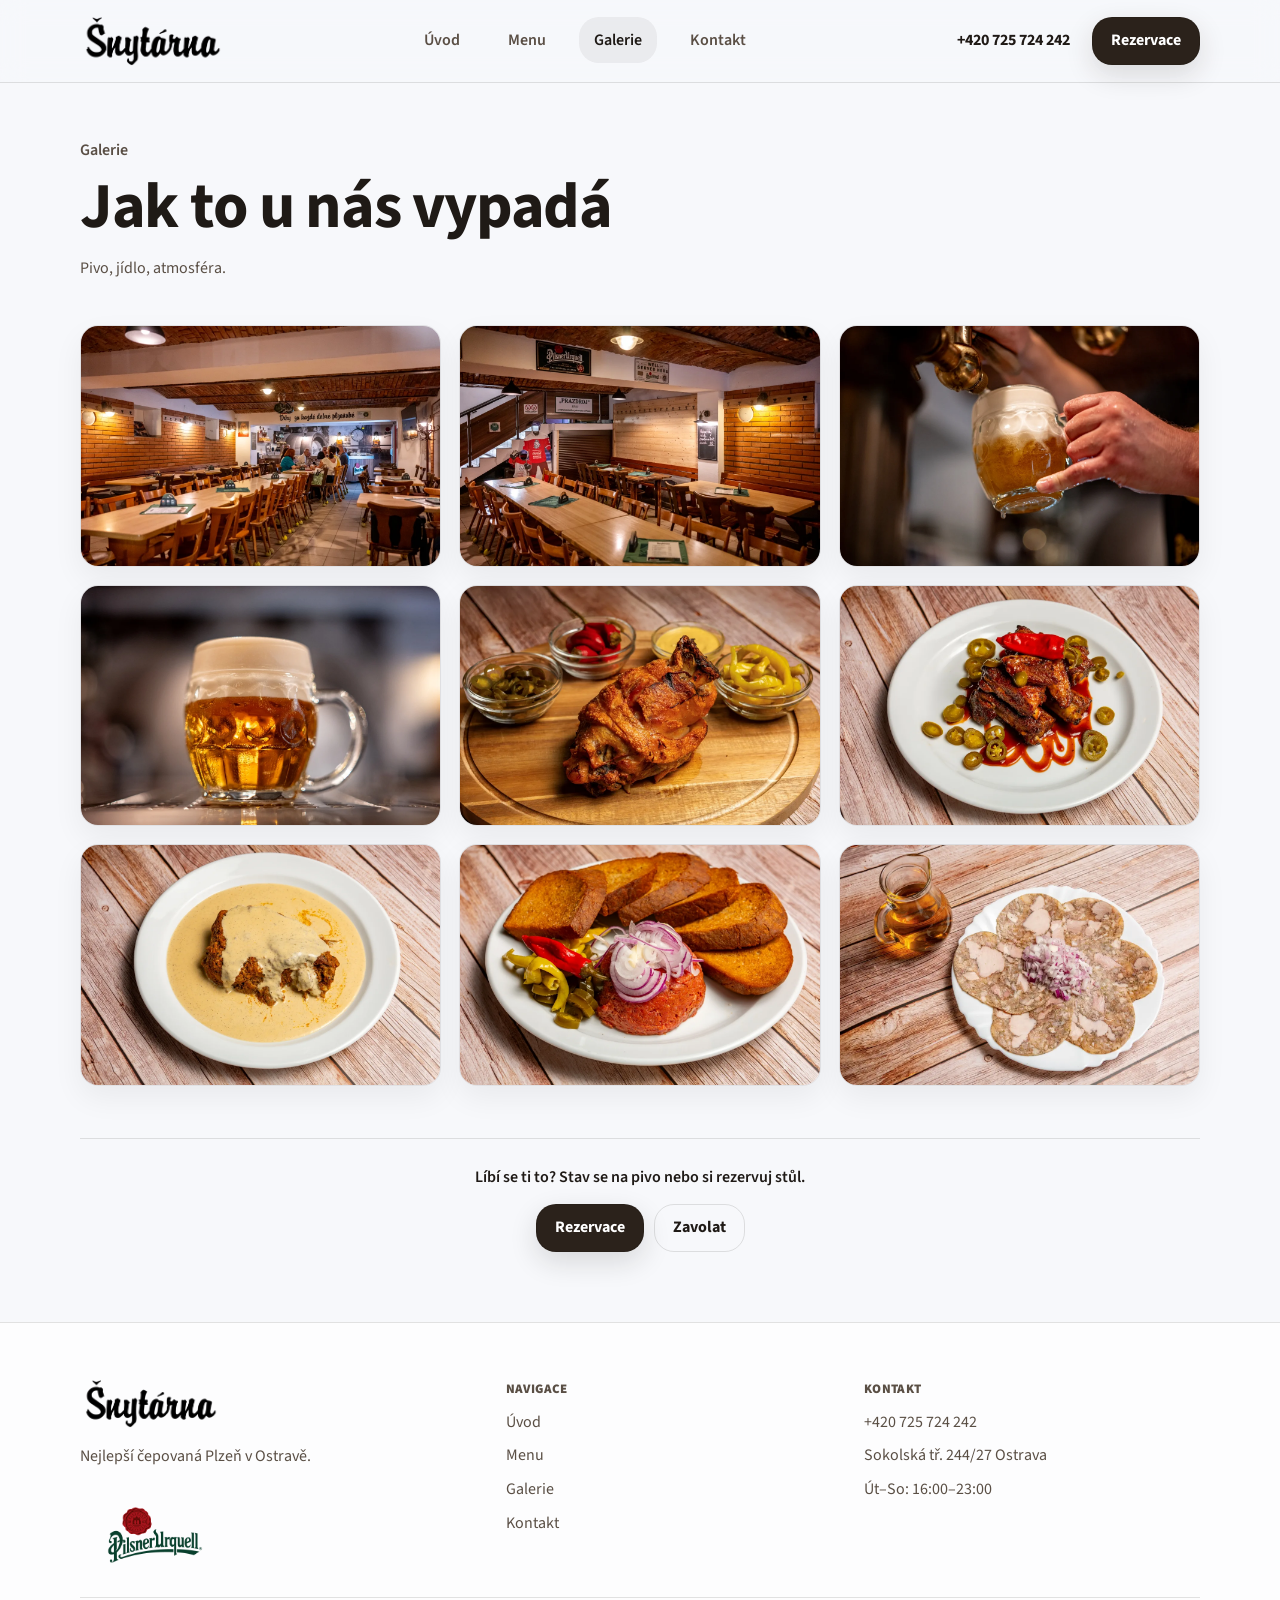
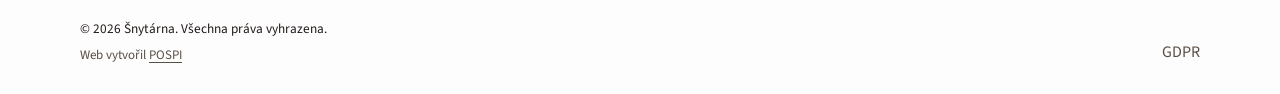
==== galerie.html @ 72933417 "first commit" ====
<!doctype html>
<html lang="cs">
  <head>
    <meta charset="utf-8" />
    <meta name="viewport" content="width=device-width, initial-scale=1" />

    <title>Galerie | Šnytárna – interiér, jídlo a atmosféra</title>
    <meta
      name="description"
      content="Galerie Šnytárny v centru Ostravy. Fotky interiéru, jídla a atmosféry plzeňské pivnice."
    />
    <meta name="author" content="Šnytárna" />
    <meta name="robots" content="index, follow" />
    <link rel="canonical" href="https://snytarna.cz/galerie.html" />

    <meta property="og:type" content="website" />
    <meta property="og:locale" content="cs_CZ" />
    <meta property="og:title" content="Galerie | Šnytárna" />
    <meta
      property="og:description"
      content="Mrkni na fotky interiéru, jídla a atmosféry pivnice Šnytárna v centru Ostravy."
    />
    <meta property="og:url" content="https://snytarna.cz/galerie.html" />
    <meta property="og:site_name" content="Šnytárna" />
    <meta
      property="og:image"
      content="https://snytarna.cz/images/og-snytarna.jpg"
    />
    <meta property="og:image:width" content="1200" />
    <meta property="og:image:height" content="630" />
    <meta property="og:image:alt" content="Šnytárna – galerie" />

    <meta name="twitter:card" content="summary_large_image" />
    <meta name="twitter:title" content="Galerie | Šnytárna" />
    <meta
      name="twitter:description"
      content="Fotky interiéru, jídla a atmosféry pivnice Šnytárna v centru Ostravy."
    />
    <meta
      name="twitter:image"
      content="https://snytarna.cz/images/og-snytarna.jpg"
    />

    <link rel="icon" type="image/x-icon" href="/favicon/favicon.ico" />
    <link
      rel="icon"
      type="image/png"
      sizes="16x16"
      href="/favicon/favicon-16x16.png"
    />
    <link
      rel="icon"
      type="image/png"
      sizes="32x32"
      href="/favicon/favicon-32x32.png"
    />
    <link
      rel="apple-touch-icon"
      sizes="180x180"
      href="/favicon/apple-touch-icon.png"
    />
    <link rel="manifest" href="/favicon/site.webmanifest" />

    <link rel="stylesheet" href="/css/fonts.css" />
    <link rel="stylesheet" href="/css/icofont.min.css" />
    <link rel="stylesheet" href="styles.css" />
    <link rel="stylesheet" href="/css/responsive.css" />
    <script src="main.js" defer></script>
  </head>

  <body>
    <a class="skip-link" href="#main">Přeskočit na obsah</a>
    <header class="site-header">
      <div class="container header-inner">
        <a class="brand" href="/" aria-label="Šnytárna - domů">
          <img
            src="images/snytarna-logo-nav.svg"
            alt="Šnytárna"
            loading="lazy"
            decoding="async"
          />
        </a>

        <nav class="nav" aria-label="Hlavní navigace">
          <button
            class="nav-toggle"
            type="button"
            aria-expanded="false"
            aria-controls="nav-menu"
            aria-label="Otevřít menu"
          >
            <span class="nav-toggle__bar" aria-hidden="true"></span>
            <span class="nav-toggle__bar" aria-hidden="true"></span>
            <span class="nav-toggle__bar" aria-hidden="true"></span>
          </button>

          <ul id="nav-menu" class="nav-list">
            <li><a class="nav-link" href="/">Úvod</a></li>
            <li><a class="nav-link" href="/menu.html">Menu</a></li>
            <li>
              <a
                class="nav-link is-active"
                href="/galerie.html"
                aria-current="page"
                >Galerie</a
              >
            </li>
            <li><a class="nav-link" href="/kontakt.html">Kontakt</a></li>
          </ul>
        </nav>

        <div class="nav-overlay" hidden></div>

        <div class="header-cta">
          <a
            class="cta-phone"
            href="tel:+420725724242"
            aria-label="Zavolat do Šnytárny"
            >+420 725 724 242</a
          >
          <a class="btn btn-primary" href="/kontakt.html#rezervace"
            >Rezervace</a
          >
        </div>
      </div>
    </header>

    <main id="main">
      <section class="gallery-hero">
        <div class="container">
          <p class="gallery-kicker">Galerie</p>
          <h1 class="gallery-title">Jak to u nás vypadá</h1>
          <p class="gallery-lead">Pivo, jídlo, atmosféra.</p>
        </div>
      </section>

      <section class="gallery-section">
        <div class="container">
          <div class="gallery-masonry" id="gallery">
            <button
              class="g-item"
              type="button"
              data-full="images/interier-nahled.webp"
              aria-label="Otevřít fotku 1"
            >
              <img
                src="images/interier-nahled.webp"
                alt="Šnytárna – interiér 1"
                loading="lazy"
                decoding="async"
              />
            </button>

            <button
              class="g-item"
              type="button"
              data-full="images/pivo-nahled.webp"
              aria-label="Otevřít fotku 2"
            >
              <img
                src="images/pivo-nahled.webp"
                alt="Šnytárna – pivo 1"
                loading="lazy"
                decoding="async"
              />
            </button>

            <button
              class="g-item"
              type="button"
              data-full="images/krkovice-nahled.webp"
              aria-label="Otevřít fotku 3"
            >
              <img
                src="images/krkovice-nahled.webp"
                alt="Šnytárna – krkovice"
                loading="lazy"
                decoding="async"
              /></button
            ><button
              class="g-item"
              type="button"
              data-full="images/zadni-nahled.webp"
              aria-label="Otevřít fotku 4"
            >
              <img
                src="images/zadni-nahled.webp"
                alt="Šnytárna – interiér 2"
                loading="lazy"
                decoding="async"
              />
            </button>
            <button
              class="g-item"
              type="button"
              data-full="images/koleno-nahled.webp"
              aria-label="Otevřít fotku 5"
            >
              <img
                src="images/koleno-nahled.webp"
                alt="Šnytárna – koleno"
                loading="lazy"
                decoding="async"
              />
            </button>

            <button
              class="g-item"
              type="button"
              data-full="images/tatarak-nahled.webp"
              aria-label="Otevřít fotku 6"
            >
              <img
                src="images/tatarak-nahled.webp"
                alt="Šnytárna – tatarák"
                loading="lazy"
                decoding="async"
              />
            </button>

            <button
              class="g-item"
              type="button"
              data-full="images/pece-nahled.webp"
              aria-label="Otevřít fotku 7"
            >
              <img
                src="images/pece-nahled.webp"
                alt="Šnytárna – čepování piva"
                loading="lazy"
                decoding="async"
              />
            </button>

            <button
              class="g-item"
              type="button"
              data-full="images/zebra-nahled.webp"
              aria-label="Otevřít fotku 8"
            >
              <img
                src="images/zebra-nahled.webp"
                alt="Šnytárna – žebra"
                loading="lazy"
                decoding="async"
              />
            </button>

            <button
              class="g-item"
              type="button"
              data-full="images/tlacenka-nahled.webp"
              aria-label="Otevřít fotku 9"
            >
              <img
                src="images/tlacenka-nahled.webp"
                alt="Šnytárna – tlačenka"
                loading="lazy"
                decoding="async"
              />
            </button>
          </div>

          <div class="gallery-cta">
            <p class="gallery-cta-text">
              Líbí se ti to? Stav se na pivo nebo si rezervuj stůl.
            </p>
            <div class="gallery-cta-actions">
              <a class="btn btn-primary" href="/kontakt.html#rezervace"
                >Rezervace</a
              >
              <a class="btn btn-ghost" href="tel:+420725724242">Zavolat</a>
            </div>
          </div>
        </div>
      </section>

      <div class="lightbox" id="lightbox" aria-hidden="true">
        <button class="lb-close" type="button" aria-label="Zavřít">×</button>
        <button class="lb-prev" type="button" aria-label="Předchozí">‹</button>
        <button class="lb-next" type="button" aria-label="Další">›</button>

        <img class="lb-img" alt="" />
      </div>
    </main>

    <footer class="site-footer">
  <div class="container footer-grid">
    <div>
      <img
        src="images/snytarna-logo-nav.svg"
        alt="Šnytárna logo"
        class="footer-logo"
        loading="lazy"
        decoding="async"
      />
      <p class="footer-text">Nejlepší čepovaná Plzeň v Ostravě.</p>
      <img
        src="images/pilsner.webp"
        alt="Pilsner Urquell"
        class="footer-pilsner"
        loading="lazy"
        decoding="async"
      />
    </div>

    <div>
      <h3 class="footer-title">Navigace</h3>
      <ul class="footer-links">
        <li><a href="/">Úvod</a></li>
        <li><a href="/menu.html">Menu</a></li>
        <li><a href="/galerie.html">Galerie</a></li>
        <li><a href="/kontakt.html">Kontakt</a></li>
      </ul>
    </div>

    <div>
      <h3 class="footer-title">Kontakt</h3>
      <ul class="footer-links">
        <li><a href="tel:+420725724242">+420 725 724 242</a></li>
        <li>Sokolská tř. 244/27 Ostrava</li>
        <li>Út–So: 16:00–23:00</li>
      </ul>
    </div>
  </div>

  <div class="container footer-bottom">
    <div class="footer-bottom-left">
      <small>© <span id="year"></span> Šnytárna. Všechna práva vyhrazena.</small>
      <small class="footer-credit">
        Web vytvořil
        <a href="https://pospiweb.cz" target="_blank" rel="noopener noreferrer">
          POSPI
        </a>
      </small>
    </div>
    <div class="footer-legal">
      <a href="/gdpr.html">GDPR</a>
    </div>
  </div>
</footer>


  </body>
</html>
---- css/fonts.css ----
/* =========================================================
   Source Sans 3 – local WOFF2
   ========================================================= */

/* Regular */
@font-face {
  font-family: "Source Sans 3";
  src: url("fonts/source-sans-3/SourceSans3-Regular.woff2") format("woff2");
  font-weight: 400;
  font-style: normal;
  font-display: swap;
}

/* Italic (regular italic) */
@font-face {
  font-family: "Source Sans 3";
  src: url("fonts/source-sans-3/SourceSans3-Italic.woff2") format("woff2");
  font-weight: 400;
  font-style: italic;
  font-display: swap;
}

/* Medium */
@font-face {
  font-family: "Source Sans 3";
  src: url("fonts/source-sans-3/SourceSans3-Medium.woff2") format("woff2");
  font-weight: 500;
  font-style: normal;
  font-display: swap;
}

/* SemiBold */
@font-face {
  font-family: "Source Sans 3";
  src: url("fonts/source-sans-3/SourceSans3-SemiBold.woff2") format("woff2");
  font-weight: 600;
  font-style: normal;
  font-display: swap;
}

/* Bold */
@font-face {
  font-family: "Source Sans 3";
  src: url("fonts/source-sans-3/SourceSans3-Bold.woff2") format("woff2");
  font-weight: 700;
  font-style: normal;
  font-display: swap;
}

/* ExtraBold */
@font-face {
  font-family: "Source Sans 3";
  src: url("fonts/source-sans-3/SourceSans3-ExtraBold.woff2") format("woff2");
  font-weight: 800;
  font-style: normal;
  font-display: swap;
}

/* Black */
@font-face {
  font-family: "Source Sans 3";
  src: url("fonts/source-sans-3/SourceSans3-Black.woff2") format("woff2");
  font-weight: 900;
  font-style: normal;
  font-display: swap;
}
---- styles.css ----
:root {
    --bg: #f7f8fb;
    --panel: #ffffff;
    --muted: #eef1f6;
    --text: #1f1a16;
    --subtext: #5a4f45;
    --line: rgba(31, 26, 22, .12);

    --accent: #2b221b;
    --accent-2: #b8832f;

    --radius: 18px;
    --radius-lg: 26px;

    --container: 1120px;
    --header-height: 82px;

    --shadow-soft: 0 18px 50px rgba(15, 23, 42, .08);
    --shadow-tiny: 0 10px 28px rgba(15, 23, 42, .06);

    --font-base: "Source Sans 3", system-ui, -apple-system, BlinkMacSystemFont, "Segoe UI", sans-serif;
}

* {
    box-sizing: border-box;
}

html, body {
    height: 100%;
}

html {
    scroll-padding-top: var(--header-height);
}

body {
    margin: 0;
    font-family: var(--font-base);

    background:

        var(--bg);
    color: var(--text);
    line-height: 1.6;
    padding-top: var(--header-height);
}

a {
    color: inherit;
    text-decoration: none;
}

a:hover {
    opacity: .9;
}

.container {
    width: min(var(--container), calc(100% - 40px));
    margin: 0 auto;
}

.skip-link {
    position: absolute;
    left: -999px;
    top: 10px;
    background: #fff;
    color: #000;
    padding: 8px 12px;
    border-radius: 10px;
    z-index: 999;
}

.skip-link:focus {
    left: 10px;
}


.site-header {
    position: fixed;
    top: 0;
    left: 0;
    right: 0;
    z-index: 50;
    background: rgba(247, 248, 251, .78);
    -webkit-backdrop-filter: blur(12px);
    backdrop-filter: blur(12px);
    border-bottom: 1px solid var(--line);
    transition: transform 520ms ease, box-shadow 520ms ease;
}

.site-header.is-hidden {
    transform: translateY(-100%);
}

.header-inner {
    display: flex;
    align-items: center;
    justify-content: space-between;
    padding: 16px 0;
    gap: 14px;
}

.brand {
    height: 50px;
    width: 144px;

}

.brand img {
    width: auto;
    height: 50px;
}

.nav {
    position: relative;
    display: flex;
    align-items: center;
    gap: 12px;
}

.nav-toggle {
    display: none;
    background: none;
    color: var(--text);
    border: none;
    padding: 8px;
    width: 42px;
    height: 42px;
    border-radius: 20px;
    align-items: center;
    justify-content: center;
    gap: 5px;
    flex-direction: column;
    cursor: pointer;
}

.nav-toggle__bar {
    width: 22px;
    height: 2px;
    background: var(--text);
    border-radius: 999px;
    display: block;
    transition: transform .2s ease, opacity .2s ease;
}


.nav-toggle[aria-expanded="true"] .nav-toggle__bar:nth-child(1) {
    transform: translateY(7px) rotate(45deg);
}

.nav-toggle[aria-expanded="true"] .nav-toggle__bar:nth-child(2) {
    opacity: 0;
}

.nav-toggle[aria-expanded="true"] .nav-toggle__bar:nth-child(3) {
    transform: translateY(-7px) rotate(-45deg);
}

.nav-list {
    display: flex;
    align-items: center;
    gap: 18px;
    list-style: none;
    padding: 0;
    margin: 0;
}

.nav-link {
    color: var(--subtext);
    font-weight: 600;
    padding: 12px 15px;
    border-radius: 20px;
    transition: all 0.3s ease-in-out;
}

.nav-link:hover {
    background: rgba(31, 26, 22, .05);
}

.nav-link.is-active {
    color: var(--text);
    background: rgba(31, 26, 22, .06);
}

.header-cta {
    display: flex;
    align-items: center;
    gap: 10px;
}

.cta-phone {
    font-weight: 700;
    padding: 10px 12px;
    color: var(--text);
}


.btn {
    display: inline-flex;
    align-items: center;
    justify-content: center;
    border-radius: 20px;
    padding: 10px 18px;
    font-weight: 700;
    border: 1px solid var(--line);
    background: rgba(255, 255, 255, .75);
}

.btn-primary {
    background: var(--accent);
    color: #fff;
    border-color: rgba(31, 26, 22, .22);
    box-shadow: 0 10px 28px rgba(31, 26, 22, .14);
    transition: all 0.2s ease-in-out;
    font-weight: 700;
}

.btn-primary:hover {
    background: #211a14;
}

.btn-secondary {
    background: rgba(15, 23, 42, .06);
}

.btn-ghost {
    background: transparent;
}

.nav-link:focus-visible,
.btn:focus-visible,
.nav-toggle:focus-visible,
.cta-phone:focus-visible {
    outline: 2px solid var(--accent);
    outline-offset: 2px;
    box-shadow: 0 0 0 4px rgba(184, 131, 47, .22);
}

.cta-phone:focus-visible {
    border-radius: 10px;
}


.hero {
    padding: 0px 10px 10px;
    max-width: 1920px;
    margin: auto;
}

.hero-inner {
    display: grid;
    grid-template-columns: 1fr;
    gap: 18px;
}

.hero-media {
    border-radius: 0 0 var(--radius-lg) var(--radius-lg);
    border: 1px solid var(--line);
    background:
        linear-gradient(to bottom, rgba(255, 255, 255, .08), rgba(31, 26, 22, .55)),
        image-set(
            url("images/hero-1920.webp") type("image/webp"),
            url("images/hero-1920.jpg") type("image/jpeg")
        ) center/cover no-repeat;
    min-height: clamp(360px, 55vh, 520px);
    box-shadow: var(--shadow-soft);
    overflow: hidden;
    position: relative;
}

.hero-media::before {
    content: "";
    position: absolute;
    inset: 0;
    background: linear-gradient(to bottom,
            rgba(0, 0, 0, .20),
            rgba(0, 0, 0, .35));
    pointer-events: none;
}


.hero-card--center {
    position: absolute;
    inset: 0;
    display: grid;
    place-content: center;
    text-align: center;
    padding: 26px;
    max-width: none;

    color: #fff;
}


.hero-logo {
    width: min(600px, 80vw);
    height: auto;
    margin: 0 auto 18px;
    filter: drop-shadow(0 16px 34px rgba(255, 255, 255, 0.266));
}


.hero-kicker--center {
    margin: 0;
    margin-bottom: 35px;
    font-size: 25px;
    font-weight: 800;
    letter-spacing: .2px;
    opacity: .92;
}


.hero-meta--center {
    position: absolute;
    left: 26px;
    right: 26px;
    bottom: 22px;

    display: flex;
    justify-content: center;
    gap: 18px;
    flex-wrap: wrap;

    border-top: 1px solid rgba(255, 255, 255, .28);
    padding-top: 12px;
}


.hero-meta--center .meta-item {
    min-width: 170px;
    text-align: center;
}

.meta-item {
    display: grid;
    gap: 2px;
}

.meta-label {
    font-size: 12px;
    font-weight: 800;
    opacity: .85;
}

.meta-value {
    font-weight: 700;
}


.section {
    padding: 70px 0;
}

.section-muted {
    background: rgba(255, 255, 255, .7);
    border-top: 1px solid var(--line);
    border-bottom: 1px solid var(--line);
}

.section-head {
    margin-bottom: 26px;
    max-width: 72ch;
}

.section-title {
    margin: 0 0 10px;
    font-size: 34px;
    line-height: 1.15;
}

.section-desc {
    margin: 0;
    color: var(--subtext);
    font-size: 18px;
}


.grid-3 {
    display: grid;
    grid-template-columns: repeat(3, 1fr);
    gap: 22px;
    padding-top: 8px;
    border-top: 1px solid var(--line);
}

.feature {
    padding-top: 18px;
}

.feature-title {
    margin: 0;
    font-size: 18px;
    letter-spacing: .2px;
    text-align: center;
}

.feature-text {
    margin: 0 auto;
    color: var(--subtext);
    font-size: 16px;
    max-width: 34ch;
    text-align: center;
}

.feature-media--beer {
    --img: url("/images/pece-nahled.webp");
}

.feature-media--food {
    --img: url("/images/koleno-nahled.webp");
}

.feature-media--events {
    --img: url("/images/zadni-nahled.webp");
}


.feature-media {
    position: relative;
    aspect-ratio: 1 / 1;

    width: 100%;
    max-width: 320px;
    margin: auto;

    border-radius: 999px;
    overflow: hidden;

    border: 3px solid rgba(31, 26, 22, .14);
    background: rgba(255, 255, 255, .55);
    margin-top: 12px;
}


.feature-media::before {
    content: "";
    position: absolute;
    inset: 0;
    background-image: var(--img);
    background-size: cover;
    background-position: center;
    transform: scale(1);
    transition: transform 320ms ease;
    will-change: transform;
}


.feature-media::after {
    content: "";
    position: absolute;
    inset: 0;
    background: linear-gradient(to top,
            rgba(0, 0, 0, .55),
            rgba(0, 0, 0, .10) 65%,
            rgba(0, 0, 0, 0));
    pointer-events: none;
}


.feature-media:hover {
    opacity: 1;
}


.feature-detail {
    max-width: 240px;
    margin: 20px auto 0;
    font-size: 14px;
    line-height: 1.4;
    color: var(--subtext);
    text-align: center;
}


.feature:hover .feature-media::before {
    transform: scale(1.08);
}


.feature:focus-within .feature-media::before {
    transform: scale(1.08);
}





.social-wrap {
    max-width: 860px;

    margin: 22px auto 0;
}


.split {
    display: grid;
    grid-template-columns: 1fr 1fr;
    gap: 30px;
    align-items: start;
}

.lead {
    color: var(--subtext);
    font-size: 19px;
    margin-top: 10px;
}

.inline-actions {
    display: flex;
    gap: 10px;
    flex-wrap: wrap;
    margin-top: 18px;
}

.media-box {
    border-radius: var(--radius-lg);
    border: 1px solid var(--line);
    background:

        url("images/cepovani-onas.webp") center/cover no-repeat;
    min-height: 360px;
    box-shadow: var(--shadow-soft);
}


/* =========================
   RULES / IMPORTANT INFO
========================= */

.rules .section-head {
    max-width: 72ch;
}

.rules-grid {
    display: grid;
    grid-template-columns: 1fr 1fr;
    gap: 34px;
    padding-top: 18px;
    border-top: 1px solid var(--line);
}

.rules-title {
    margin: 0 0 10px;
    font-size: 20px;
    font-weight: 800;
    letter-spacing: .2px;
}

.rules-list {
    list-style: none;
    padding: 0;
    margin: 0 0 18px;
    display: grid;
    gap: 10px;
}

.rules-list li {
    color: var(--subtext);
    line-height: 1.6;
    padding-left: 16px;
    position: relative;
    font-size: 19px;
}

.rules-list li::before {
    content: "";
    width: 6px;
    height: 6px;
    border-radius: 999px;
    background: rgba(31, 26, 22, .35);
    position: absolute;
    left: 0;
    top: 10px;
}

.rules-logos {
    display: flex;
    gap: 10px;
    align-items: center;
    flex-wrap: wrap;
    margin-top: -20px;
    margin-left: 10px;
}

.rules-logos img {
    height: 40px;
    width: auto;
    opacity: .85;
}

.rules-list li.koureni::before,
.rules-list li.zidle::before {
    content: none;
}

.koureni img {
    height: 40px;
    width: auto;
    opacity: .85;
}

.zidle img {
    height: 180px;
    width: auto;
    opacity: .85;
}


.cta-strip {
    padding: 54px 0;
    border-top: 1px solid var(--line);
    background: rgba(255, 255, 255, .75);
}

.cta-inner {
    display: flex;
    align-items: center;
    justify-content: space-between;
    gap: 16px;
    flex-wrap: wrap;
}

.cta-title {
    margin: 0 0 8px;
    font-size: 32px;
}

.cta-text {
    margin: 0;
    color: var(--subtext);
    font-size: 18px;
}

.cta-actions {
    display: flex;
    gap: 10px;
    flex-wrap: wrap;
}


.site-footer {
    padding: 56px 0 28px;
    border-top: 1px solid var(--line);
    background: rgba(255, 255, 255, .75);
}

.footer-grid {
    display: grid;
    grid-template-columns: 1.2fr 1fr 1fr;
    gap: 22px;
}

.footer-text {
    margin: 8px 0 0;
    color: var(--subtext);
}

.footer-logo {
    width: 140px;
    height: auto;
}

.footer-pilsner {
    width: 150px;
    height: auto;
    margin-top: 12px;
}

.footer-title {
    margin: 0 0 10px;
    font-size: 13px;
    color: var(--subtext);
    font-weight: 900;
    letter-spacing: .4px;
    text-transform: uppercase;
}

.footer-links {
    list-style: none;
    padding: 0;
    margin: 0;
    display: grid;
    gap: 8px;
    color: var(--subtext);
}

.footer-links a {
    color: var(--subtext);
}

.footer-links a:hover {
    color: var(--text);
}

.footer-bottom {
    display: flex;
    justify-content: space-between;
    align-items: flex-end;
    gap: 16px;
    flex-wrap: wrap;
    border-top: 1px solid var(--line);
    padding-top: 20px;
}

.footer-bottom-left {
    display: flex;
    flex-direction: column;
    gap: 6px;
}

.footer-credit {
    font-size: 13px;
    color: var(--subtext);
}

.footer-credit a {
    color: var(--subtext);
    text-decoration: underline;
    text-underline-offset: 3px;
    transition: all 0.2s ease-in-out;
}

.footer-credit a:hover {
    color: var(--text);
    text-decoration: dotted underline;
}

.footer-legal {
    display: flex;
    gap: 12px;
}

.footer-legal a {
    color: var(--subtext);
}

/* =========================
   MENU PAGE (layout)
========================= */

.menu-hero {
    padding: 44px 0 10px;
}

.menu-kicker {
    margin: 0 0 10px;
    color: var(--subtext);
    font-weight: 600;
}

.menu-title {
    margin: 0;
    font-size: clamp(42px, 5vw, 64px);
    line-height: 1.05;
    color: var(--text);
    letter-spacing: -0.02em;

}


.menu-section {
    padding: 44px 0;
}

.menu-section-head {
    margin-bottom: 18px;
    padding-bottom: 12px;
    border-bottom: 1px solid var(--line);
}

.menu-section-title {
    margin: 0;
    font-size: 28px;
    line-height: 1.15;
}


.food-grid {
    display: grid;
    grid-template-columns: repeat(2, minmax(0, 1fr));
    gap: 18px 28px;
    margin-top: 18px;
}

.food-item {
    display: grid;
    grid-template-columns: 80px 1fr;
    gap: 14px;
    align-items: start;
    padding: 10px 0;
    border-bottom: 1px dashed rgba(15, 23, 42, .18);
}

.food-item--no-thumb {
    grid-template-columns: 1fr;
}

.food-item--no-thumb .food-topline {
    grid-template-columns: auto 1fr auto;
}

.food-thumb {
    width: 80px;
    height: 80px;
    border-radius: 999px;
    object-fit: cover;
    border: 1px solid var(--line);
    background: rgba(15, 23, 42, .06);
}

.food-topline {
    display: grid;
    grid-template-columns: auto 1fr auto;
    gap: 8px 12px;
    align-items: start;
}

.food-text {
    min-width: 0;
}

.food-title {
    margin: 0;
    font-size: 16px;
    font-weight: 700;
    line-height: 1.25;
}

.food-ings {
    margin: 4px 0 0;
    font-size: 14px;
    line-height: 1.35;
    color: var(--subtext);
    font-style: italic;
}

.food-weight {
    color: var(--subtext);
    font-weight: 500;
    white-space: nowrap;
}

.food-price {
    font-weight: 800;
    white-space: nowrap;
}

.food-price,
.drink-price {
    color: var(--accent);
}


.drink-list {
    list-style: none;
    padding: 0;
    margin: 18px 0 0;
    display: grid;
    gap: 10px;
}

.drink-row {
    display: flex;
    justify-content: space-between;
    align-items: baseline;
    gap: 12px;
    padding: 10px 0;
    border-bottom: 1px dashed rgba(15, 23, 42, .18);
}

.drink-name {
    font-weight: 600;
    min-width: 0;
}

.drink-price {
    font-weight: 800;
    white-space: nowrap;
}

/* =========================
   CONTACT PAGE
========================= */

.contact-hero {
    padding: 56px 0 26px;
}

.contact-kicker {
    margin: 0 0 10px;
    color: var(--subtext);
    font-weight: 600;
}

.contact-page-title {
    margin: 0;
    font-size: clamp(40px, 5vw, 64px);
    line-height: 1.05;
    letter-spacing: -0.02em;
}

.contact-quick {
    margin-top: 16px;
    display: flex;
    gap: 12px;
    flex-wrap: wrap;
    align-items: center;
    color: var(--subtext);
}

.contact-quick-link {
    color: var(--text);
    text-decoration: underline;
    text-underline-offset: 3px;
    text-decoration-thickness: 1px;
}

.contact-sep {
    opacity: .6;
}

.contact-main {
    padding: 26px 0 56px;
}

.contact-grid {
    display: flex;
    justify-content: center;
    align-items: flex-start;
    gap: 70px;

    flex-wrap: wrap;

}


.contact-block {
    padding-top: 10px;
    flex: 0 1 520px;

    max-width: 520px;
}

.contact-h2 {
    margin: 0;
    font-size: 26px;
    line-height: 1.2;
    letter-spacing: -0.01em;
    font-weight: 700;
}

.contact-h2--center {
    text-align: center;
}

.contact-rule {
    height: 1px;
    width: 100%;
    background: var(--line);
    margin: 14px 0 18px;
}

.hours-list {
    margin: 0;
    padding: 0;
    max-width: 480px;
}

.hours-row {
    display: grid;
    grid-template-columns: 1fr auto;
    gap: 14px;
    padding: 10px 0;
    border-bottom: 1px dashed rgba(31, 26, 22, .14);
}

.hours-row dt {
    font-weight: 600;
    color: var(--text);
}

.hours-row dd {
    margin: 0;
    font-weight: 700;
    color: var(--text);
    white-space: nowrap;
}

.hours-note {
    font-weight: 600;
    color: var(--subtext);
    white-space: normal;
}

.contact-muted {
    margin: 14px 0 0;
    color: var(--subtext);
}

.contact-lines p {
    margin: 0 0 10px;
    color: var(--text);
}

.contact-link {
    color: var(--text);
    text-decoration: underline;
    text-underline-offset: 3px;
    text-decoration-thickness: 1px;
}

.contact-actions {
    display: flex;
    gap: 10px;
    flex-wrap: wrap;
    margin-top: 16px;
}

.contact-social {
    margin-top: 16px;
    display: flex;
    gap: 18px;
    flex-wrap: wrap;
    align-items: center;
}

.social-link {
    display: inline-flex;
    align-items: center;
    gap: 6px;
    color: var(--subtext);
    text-decoration: none;
    font-size: 15px;
}

.social-link i {
    font-size: 17px;
    line-height: 1;
}

.social-link:hover {
    color: var(--text);
}


.reservation-section {
    padding: 70px 0;
    border-top: 1px solid var(--line);
}

.contact-subtitle {
    margin: 10px auto 0;
    max-width: 70ch;
    text-align: center;
    color: var(--subtext);
}

.reservation-form {
    margin-top: 26px;
}

.form-grid {
    display: grid;
    grid-template-columns: repeat(2, minmax(0, 1fr));
    gap: 16px 18px;
    padding-top: 18px;
    border-top: 1px solid var(--line);
}

.field {
    display: grid;
    gap: 8px;
    min-width: 0;
}

.field--span {
    grid-column: 1 / -1;
}

.field label {
    font-weight: 600;
    color: var(--text);
}

.field input,
.field textarea,
.field select {
    width: 100%;
    font: inherit;
    color: var(--text);
    padding: 12px 12px;
    border-radius: 14px;
    border: 1px solid rgba(31, 26, 22, .18);
    background: rgba(255, 255, 255, .75);
    outline: none;
}

.field input[type="date"] {
    width: 100%;
    max-width: 100%;
    box-sizing: border-box;

    /* iOS/Safari: donuť ho být “textovější” */
    -webkit-appearance: none;
    appearance: none;

    /* zarovná výšku s ostatními */
    height: 50px;
    line-height: 1.2;

    /* aby se vnitřní UI nerozjelo */
    padding-right: 12px;
}

.field textarea {
    resize: vertical;
    min-height: 110px;
}

.field input:focus,
.field textarea:focus,
.field select:focus {
    border-color: rgba(31, 26, 22, .35);
    box-shadow: 0 0 0 4px rgba(184, 131, 47, .12);
}

.field select {
    -webkit-appearance: none;
    -moz-appearance: none;
    appearance: none;

    background-image:
        linear-gradient(45deg, transparent 50%, rgba(31, 26, 22, .6) 50%),
        linear-gradient(135deg, rgba(31, 26, 22, .6) 50%, transparent 50%);
    background-position:
        calc(100% - 18px) calc(50% - 3px),
        calc(100% - 13px) calc(50% - 3px);
    background-size: 5px 5px;
    background-repeat: no-repeat;

    cursor: pointer;
}

.field select:disabled,
.field select option:disabled {
    color: var(--subtext);
}

.field select option[value=""] {
    color: var(--subtext);
}


.hp {
    position: absolute;
    left: -9999px;
    width: 1px;
    height: 1px;
    overflow: hidden;
}

.form-actions {
    display: flex;
    gap: 10px;
    flex-wrap: wrap;
    margin-top: 18px;
    align-items: stretch;
    font-size: 15px;
}

.btn#reservationSubmit {
    cursor: pointer;
}

.form-footnote {
    margin: 14px 0 0;
    color: var(--subtext);
    font-size: 14px;
}

.form-message {
    margin: 14px 0 0;
    padding: 10px 12px;
    border-radius: 12px;
    font-weight: 600;
}

.form-message--error {
    background: rgba(180, 35, 24, .08);
    border: 1px solid rgba(180, 35, 24, .18);
}

.form-message--success {
    background: rgba(20, 120, 60, .08);
    border: 1px solid rgba(20, 120, 60, .18);
}



.map-section {
    padding: 56px 0 0;
    border-top: 1px solid var(--line);
}

.map-head {
    padding-bottom: 18px;
}

.map-embed {
    border-top: 1px solid var(--line);
}

.map-embed iframe {
    width: 100%;
    height: 420px;
    border: 0;
    display: block;
}



/* =========================
   GALLERY
========================= */

.gallery-hero {
    padding: 56px 0 22px;
}

.gallery-kicker {
    margin: 0 0 10px;
    color: var(--subtext);
    font-weight: 600;
}

.gallery-title {
    margin: 0;
    font-size: clamp(40px, 5vw, 64px);
    line-height: 1.05;
    letter-spacing: -0.02em;
}

.gallery-lead {
    margin: 14px 0 0;
    max-width: 70ch;
    color: var(--subtext);
    line-height: 1.65;
}

.gallery-section {
    padding: 22px 0 70px;
}


.gallery-masonry {
    column-count: 3;
    column-gap: 18px;
}


.g-item {
    width: 100%;
    display: inline-block;
    margin: 0 0 18px;
    padding: 0;
    border: none;
    background: transparent;
    cursor: pointer;
}

.g-item img {
    width: 100%;
    height: auto;
    display: block;
    border-radius: 18px;
    border: 1px solid rgba(31, 26, 22, .10);
    box-shadow: 0 12px 30px rgba(0, 0, 0, .06);
    transition: transform 280ms ease, box-shadow 280ms ease;
}

.g-item:hover img {
    transform: scale(1.01);
    box-shadow: 0 18px 50px rgba(0, 0, 0, .10);
}

.gallery-cta {
    margin-top: 34px;
    padding-top: 26px;
    border-top: 1px solid var(--line);
    text-align: center;
}

.gallery-cta-text {
    margin: 0;
    color: var(--text);
    font-weight: 600;
}

.gallery-cta-actions {
    margin-top: 14px;
    display: flex;
    gap: 10px;
    justify-content: center;
    flex-wrap: wrap;
}

/* =========================
   LIGHTBOX
========================= */

.lightbox {
    position: fixed;
    inset: 0;
    background: rgba(31, 26, 22, .72);
    -webkit-backdrop-filter: blur(6px);
    backdrop-filter: blur(6px);
    display: none;
    place-items: center;
    z-index: 2000;
    padding: 18px;
}

.lightbox.is-open {
    display: grid;
}

.lb-img {
    max-width: min(1100px, 92vw);
    max-height: 86vh;
    border-radius: 18px;
    box-shadow: 0 24px 80px rgba(0, 0, 0, .35);
    border: 1px solid rgba(255, 255, 255, .12);
}

.lb-close,
.lb-prev,
.lb-next {
    position: absolute;
    border: none;
    background: rgba(255, 255, 255, .10);
    color: #fff;
    width: 44px;
    height: 44px;
    border-radius: 999px;
    cursor: pointer;
    display: grid;
    place-items: center;
    font-size: 26px;
    line-height: 1;
    transition: background .2s ease, transform .2s ease;
}

.lb-close:hover,
.lb-prev:hover,
.lb-next:hover {
    background: rgba(255, 255, 255, .18);
    transform: scale(1.03);
}

.lb-close {
    top: 16px;
    right: 16px;
    font-size: 30px;
}

.lb-prev {
    left: 16px;
    top: 50%;
    transform: translateY(-50%);
}

.lb-next {
    right: 16px;
    top: 50%;
    transform: translateY(-50%);
}

/* ===== 404 PAGE ===== */

.error-page{
  display: flex;
  min-height: 100vh;
  background: linear-gradient(
    to bottom,
    rgba(255,255,255,.05),
    rgba(31,26,22,.05)
  );
}

.error-404{
  flex: 1;
  display: flex;
  align-items: center;
  justify-content: center;
  padding: 40px 20px;
  text-align: center;
}

.error-inner{
  max-width: 720px;
}

.error-code{
  font-size: clamp(80px, 14vw, 160px);
  font-weight: 900;
  letter-spacing: -0.03em;
  color: rgba(31,26,22,.08);
  line-height: 1;
  margin-bottom: 10px;
}

.error-title{
  font-size: clamp(28px, 5vw, 40px);
  margin-bottom: 16px;
}

.error-text{
  font-size: 18px;
  color: var(--subtext);
  margin-bottom: 28px;
  line-height: 1.6;
}

.error-actions{
  display: flex;
  justify-content: center;
  gap: 14px;
  flex-wrap: wrap;
}

/* GDPR / legal page  */

.legal {
  padding: 44px 0 64px;
}

.legal-container {
  max-width: 980px;
}

.legal-head {
  margin-bottom: 26px;
}

.legal-kicker {
  margin: 0 0 10px;
  color: var(--subtext);
  font-weight: 700;
  letter-spacing: 0.02em;
  text-transform: uppercase;
  font-size: 13px;
}

.legal-title {
  margin: 0;
  font-size: clamp(34px, 3.6vw, 56px);
  line-height: 1.05;
  letter-spacing: -0.03em;
}

.legal-lead {
  margin: 12px 0 0;
  max-width: 70ch;
  color: var(--subtext);
  font-size: 17px;
  line-height: 1.7;
}

.legal-card {
  margin-top: 16px;
  padding: 18px 18px;
  border-radius: 18px;
  border: 1px solid var(--line);
  background: rgba(255, 255, 255, 0.7);
  box-shadow: var(--shadow-tiny);
}

.legal-card h2 {
  margin: 0 0 10px;
  font-size: 20px;
  letter-spacing: -0.01em;
}

.legal-card p {
  margin: 10px 0;
  color: var(--text);
  line-height: 1.75;
}

.legal-list {
  margin: 10px 0 0;
  padding-left: 18px;
}

.legal-list li {
  margin: 6px 0;
  color: var(--text);
  line-height: 1.7;
}

.legal-note {
  color: var(--subtext);
  font-size: 15px;
}

.legal-foot {
  margin-top: 26px;
  padding-top: 18px;
  border-top: 1px solid var(--line);
  display: flex;
  justify-content: space-between;
  gap: 14px;
  flex-wrap: wrap;
  align-items: center;
}

.legal-back {
  color: var(--text);
  text-decoration: underline;
  text-underline-offset: 3px;
  text-decoration-thickness: 1px;
  font-weight: 700;
}

.legal-updated {
  margin: 0;
  color: var(--subtext);
  font-size: 14px;
}
---- css/responsive.css ----
@media (max-width: 980px) {
    .container {
        width: min(var(--container), calc(100% - 64px));
    }

    .rules-grid {
        grid-template-columns: 1fr;
        gap: 22px;
    }

    .grid-3 {
        grid-template-columns: repeat(2, 1fr);
        gap: 22px;
    }

    .split {
        grid-template-columns: 1fr;
    }

    .footer-grid {
        grid-template-columns: repeat(2, 1fr);
    }

    .contact-grid {
        gap: 34px;
    }

    .contact-block {
        flex-basis: 100%;
        max-width: 680px;

    }

    .gallery-masonry {
        column-count: 2;
    }
}

@media (max-width: 900px) {
    .nav-toggle {
        display: inline-flex;
    }

    .nav-list {
        position: fixed;
        top: var(--header-height);
        left: 50%;
        transform: translateX(-50%) translateY(-10px);
        opacity: 0;
        pointer-events: none;
        display: block;
        width: min(360px, calc(100vw - 32px));
        padding: 12px;
        border-radius: 18px;
        border: 1px solid var(--line);
        background: rgba(255, 255, 255, .96);
        box-shadow: 0 18px 50px rgba(0, 0, 0, .14);
        text-align: center;
        z-index: 999;

        transition: opacity .18s ease, transform .18s ease;
    }

    .nav-list.is-open {
        opacity: 1;
        pointer-events: auto;
        transform: translateX(-50%) translateY(0);
        display: block;
    }

    .nav-overlay {
        position: fixed;
        inset: 0;
        background: rgba(31, 26, 22, .30);
        z-index: 998;
    }

    .nav-overlay[hidden] {
        display: none;
    }


    .nav-link {
        display: block;
        padding: 12px 14px;
        border-radius: 12px;
    }

    .nav-link:hover {
        background: rgba(31, 26, 22, .06);
    }

    .nav-link.is-active {
        background: rgba(31, 26, 22, .10);
        border: 1px solid rgba(31, 26, 22, .14);
    }

    .food-grid {
        grid-template-columns: 1fr;
    }

    .social-wrap {
        max-width: 100%;
        border-radius: 16px;
    }
}

@media (max-width: 680px) {
    :root {
        --header-height: 72px;
    }

    .container {
        width: min(var(--container), calc(100% - 36px));
    }



    .hero-meta--center {
        left: 18px;
        right: 18px;
        bottom: 16px;
    }

    .hero-meta--center .meta-item {
        min-width: 140px;
    }

    .header-cta {
        display: none;
    }

    .grid-3 {
        grid-template-columns: 1fr;

        justify-items: center;

    }

    .grid-3 .feature {
        width: min(420px, 70vw);

    }

    .feature-media__overlay {
        font-size: 16px;
    }

    .social-wrap {
        max-width: 350px;
    }

    .footer-grid {
        grid-template-columns: 1fr;
    }

    .hero-card {
        padding: 18px;
        max-width: 100%;
    }

    .form-grid {
        grid-template-columns: 1fr;
    }

    .map-embed iframe {
        height: 340px;
    }

    .hero-media {
        min-height: 65vh;
        background:
            linear-gradient(to bottom, rgba(255, 255, 255, .10), rgba(15, 23, 42, .45)),
            image-set(
                url(../images/hero-768.webp) type("image/webp"),
                url(../images/hero-768.jpg) type("image/jpeg")
            ) center / cover no-repeat;
    }

    .hero-card {
        padding-top: 0;
    }

    .gallery-masonry {
        column-count: 1;
    }

    .g-item img {
        border-radius: 16px;
    }

    .lb-prev, .lb-next {
        display: none;
    }

    .legal {
        padding: 34px 0 52px;
    }

    .legal-card {
        padding: 16px 14px;
        border-radius: 16px;
    }

    .legal-card h2 {
        font-size: 18px;
    }
}
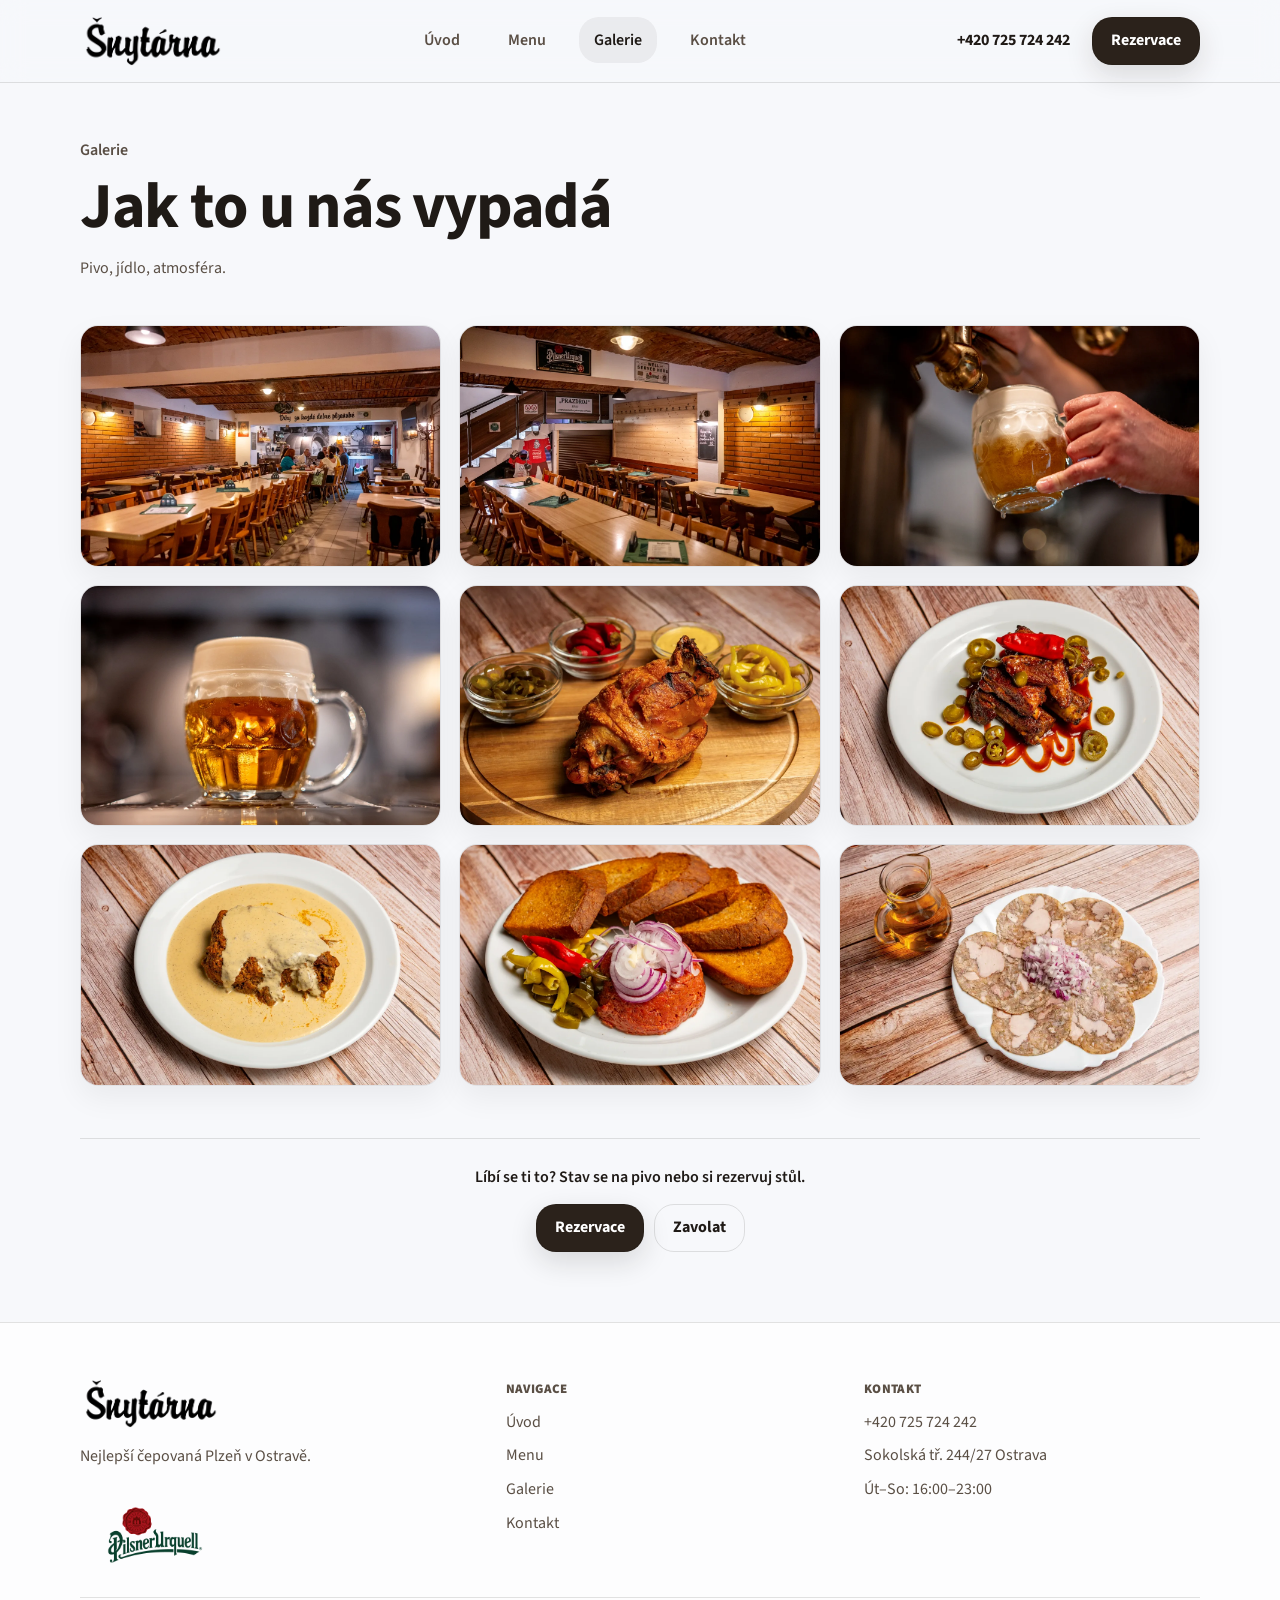
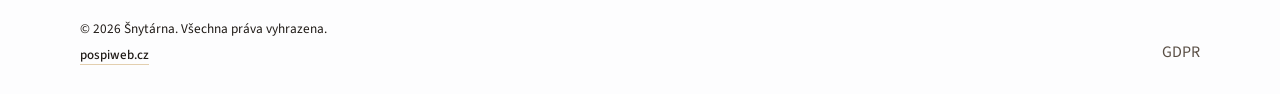
==== commit 9f16a9e4: "zrušní formuláře, footer odkaz" ====
--- a/galerie.html
+++ b/galerie.html
@@ -118,7 +118,7 @@
             aria-label="Zavolat do Šnytárny"
             >+420 725 724 242</a
           >
-          <a class="btn btn-primary" href="/kontakt.html#rezervace"
+          <a class="btn btn-primary" href="/kontakt.html"
             >Rezervace</a
           >
         </div>
@@ -266,7 +266,7 @@
               Líbí se ti to? Stav se na pivo nebo si rezervuj stůl.
             </p>
             <div class="gallery-cta-actions">
-              <a class="btn btn-primary" href="/kontakt.html#rezervace"
+              <a class="btn btn-primary" href="/kontakt.html"
                 >Rezervace</a
               >
               <a class="btn btn-ghost" href="tel:+420725724242">Zavolat</a>
@@ -328,9 +328,8 @@
     <div class="footer-bottom-left">
       <small>© <span id="year"></span> Šnytárna. Všechna práva vyhrazena.</small>
       <small class="footer-credit">
-        Web vytvořil
-        <a href="https://pospiweb.cz" target="_blank" rel="noopener noreferrer">
-          POSPI
+        <a class="pospi-link" href="https://pospiweb.cz" target="_blank" rel="noopener noreferrer">
+          pospiweb.cz
         </a>
       </small>
     </div>
--- a/styles.css
+++ b/styles.css
@@ -258,10 +258,8 @@
     border: 1px solid var(--line);
     background:
         linear-gradient(to bottom, rgba(255, 255, 255, .08), rgba(31, 26, 22, .55)),
-        image-set(
-            url("images/hero-1920.webp") type("image/webp"),
-            url("images/hero-1920.jpg") type("image/jpeg")
-        ) center/cover no-repeat;
+        image-set(url("images/hero-1920.webp") type("image/webp"),
+            url("images/hero-1920.jpg") type("image/jpeg")) center/cover no-repeat;
     min-height: clamp(360px, 55vh, 520px);
     box-shadow: var(--shadow-soft);
     overflow: hidden;
@@ -411,7 +409,7 @@
 }
 
 .feature-media--events {
-    --img: url("/images/zadni-nahled.webp");
+    --img: url("/images/interier-nahled.webp");
 }
 
 
@@ -713,16 +711,43 @@
     color: var(--subtext);
 }
 
-.footer-credit a {
-    color: var(--subtext);
-    text-decoration: underline;
-    text-underline-offset: 3px;
-    transition: all 0.2s ease-in-out;
-}
-
-.footer-credit a:hover {
-    color: var(--text);
-    text-decoration: dotted underline;
+.pospi-link {
+    color: var(--text);
+    text-decoration: none;
+    font-size: 13px;
+    font-weight: 500;
+    position: relative;
+    display: inline-block;
+    line-height: 1.2;
+    padding-bottom: 1.5px;
+}
+
+.pospi-link::after,
+.pospi-link::before {
+    content: "";
+    position: absolute;
+    left: 0;
+    bottom: 0;
+    height: 1px;
+    pointer-events: none;
+}
+
+.pospi-link::after {
+    width: 100%;
+    background: rgba(184, 131, 47, 0.38);
+    z-index: 0;
+}
+
+.pospi-link::before {
+    width: 0;
+    background: var(--accent-2);
+    transition: width 0.35s ease;
+    z-index: 1;
+}
+
+.pospi-link:hover::before,
+.pospi-link:focus-visible::before {
+    width: 100%;
 }
 
 .footer-legal {
@@ -878,6 +903,109 @@
     white-space: nowrap;
 }
 
+/* ===== MENU MODAL ===== */
+.menu-modal {
+    position: fixed;
+    inset: 0;
+    z-index: 9999;
+    display: none;
+}
+
+.menu-modal.is-open {
+    display: block;
+}
+
+.menu-modal__backdrop {
+    position: absolute;
+    inset: 0;
+    background: rgba(10, 10, 10, 0.55);
+}
+
+.menu-modal__dialog {
+    position: relative;
+    width: min(560px, calc(100vw - 28px));
+    margin: 10vh auto 0;
+    border-radius: 22px;
+    border: 1px solid rgba(31, 26, 22, 0.18);
+    background: rgba(255, 255, 255, 0.95);
+    box-shadow: 0 24px 70px rgba(0, 0, 0, 0.18);
+    overflow: hidden;
+}
+
+.menu-modal__close {
+    position: absolute;
+    top: 10px;
+    right: 10px;
+    width: 40px;
+    height: 40px;
+    border-radius: 14px;
+    border: 1px solid rgba(31, 26, 22, 0.14);
+    background: rgba(255, 255, 255, 0.9);
+    font-size: 26px;
+    line-height: 1;
+    cursor: pointer;
+}
+
+.menu-modal__media {
+    width: 100%;
+    aspect-ratio: 3 / 2;
+    background: rgba(31, 26, 22, 0.04);
+    max-height: 420px;
+}
+
+.menu-modal__media img {
+    width: 100%;
+    height: 100%;
+    object-fit: cover;
+    display: block;
+}
+
+.menu-modal__content {
+    padding: 16px 16px 18px;
+}
+
+.menu-modal__top {
+    display: flex;
+    justify-content: space-between;
+    gap: 14px;
+    align-items: center;
+    margin-bottom: 8px;
+}
+
+.menu-modal__weight {
+    color: var(--subtext);
+    font-weight: 700;
+}
+
+.menu-modal__price {
+    font-weight: 900;
+    color: var(--text);
+    white-space: nowrap;
+}
+
+.menu-modal__title {
+    margin: 0 0 8px;
+    font-size: 22px;
+    letter-spacing: -0.01em;
+}
+
+.menu-modal__desc {
+    margin: 0;
+    color: var(--subtext);
+    line-height: 1.65;
+}
+
+.food-item[role="button"] {
+    cursor: pointer;
+}
+
+.food-item[role="button"]:focus {
+    outline: none;
+    box-shadow: 0 0 0 4px rgba(184, 131, 47, 0.14);
+    border-radius: 16px;
+}
+
+
 /* =========================
    CONTACT PAGE
 ========================= */
@@ -1042,6 +1170,34 @@
     color: var(--text);
 }
 
+.contact-photo {
+    margin-top: 20px;
+    display: flex;
+    flex-direction: column;
+    align-items: flex-start;
+}
+
+.contact-photo img {
+    width: 100%;
+    max-width: 360px;
+    height: auto;
+    border-radius: 16px;
+    border: 1px solid var(--line);
+    box-shadow: var(--shadow-soft);
+    display: block;
+    transition: transform .2s ease;
+}
+
+.contact-photo img:hover {
+    transform: scale(1.03);
+}
+
+.contact-photo-caption {
+    font-size: 0.9rem;
+    color: var(--text-muted);
+    margin-top: 6px;
+}
+
 
 .reservation-section {
     padding: 70px 0;
@@ -1100,15 +1256,12 @@
     max-width: 100%;
     box-sizing: border-box;
 
-    /* iOS/Safari: donuť ho být “textovější” */
     -webkit-appearance: none;
     appearance: none;
 
-    /* zarovná výšku s ostatními */
     height: 50px;
     line-height: 1.2;
 
-    /* aby se vnitřní UI nerozjelo */
     padding-right: 12px;
 }
 
@@ -1377,154 +1530,151 @@
 
 /* ===== 404 PAGE ===== */
 
-.error-page{
-  display: flex;
-  min-height: 100vh;
-  background: linear-gradient(
-    to bottom,
-    rgba(255,255,255,.05),
-    rgba(31,26,22,.05)
-  );
-}
-
-.error-404{
-  flex: 1;
-  display: flex;
-  align-items: center;
-  justify-content: center;
-  padding: 40px 20px;
-  text-align: center;
-}
-
-.error-inner{
-  max-width: 720px;
-}
-
-.error-code{
-  font-size: clamp(80px, 14vw, 160px);
-  font-weight: 900;
-  letter-spacing: -0.03em;
-  color: rgba(31,26,22,.08);
-  line-height: 1;
-  margin-bottom: 10px;
-}
-
-.error-title{
-  font-size: clamp(28px, 5vw, 40px);
-  margin-bottom: 16px;
-}
-
-.error-text{
-  font-size: 18px;
-  color: var(--subtext);
-  margin-bottom: 28px;
-  line-height: 1.6;
-}
-
-.error-actions{
-  display: flex;
-  justify-content: center;
-  gap: 14px;
-  flex-wrap: wrap;
+.error-page {
+    display: flex;
+    min-height: 100vh;
+    background: linear-gradient(to bottom,
+            rgba(255, 255, 255, .05),
+            rgba(31, 26, 22, .05));
+}
+
+.error-404 {
+    flex: 1;
+    display: flex;
+    align-items: center;
+    justify-content: center;
+    padding: 40px 20px;
+    text-align: center;
+}
+
+.error-inner {
+    max-width: 720px;
+}
+
+.error-code {
+    font-size: clamp(80px, 14vw, 160px);
+    font-weight: 900;
+    letter-spacing: -0.03em;
+    color: rgba(31, 26, 22, .08);
+    line-height: 1;
+    margin-bottom: 10px;
+}
+
+.error-title {
+    font-size: clamp(28px, 5vw, 40px);
+    margin-bottom: 16px;
+}
+
+.error-text {
+    font-size: 18px;
+    color: var(--subtext);
+    margin-bottom: 28px;
+    line-height: 1.6;
+}
+
+.error-actions {
+    display: flex;
+    justify-content: center;
+    gap: 14px;
+    flex-wrap: wrap;
 }
 
 /* GDPR / legal page  */
 
 .legal {
-  padding: 44px 0 64px;
+    padding: 44px 0 64px;
 }
 
 .legal-container {
-  max-width: 980px;
+    max-width: 980px;
 }
 
 .legal-head {
-  margin-bottom: 26px;
+    margin-bottom: 26px;
 }
 
 .legal-kicker {
-  margin: 0 0 10px;
-  color: var(--subtext);
-  font-weight: 700;
-  letter-spacing: 0.02em;
-  text-transform: uppercase;
-  font-size: 13px;
+    margin: 0 0 10px;
+    color: var(--subtext);
+    font-weight: 700;
+    letter-spacing: 0.02em;
+    text-transform: uppercase;
+    font-size: 13px;
 }
 
 .legal-title {
-  margin: 0;
-  font-size: clamp(34px, 3.6vw, 56px);
-  line-height: 1.05;
-  letter-spacing: -0.03em;
+    margin: 0;
+    font-size: clamp(34px, 3.6vw, 56px);
+    line-height: 1.05;
+    letter-spacing: -0.03em;
 }
 
 .legal-lead {
-  margin: 12px 0 0;
-  max-width: 70ch;
-  color: var(--subtext);
-  font-size: 17px;
-  line-height: 1.7;
+    margin: 12px 0 0;
+    max-width: 70ch;
+    color: var(--subtext);
+    font-size: 17px;
+    line-height: 1.7;
 }
 
 .legal-card {
-  margin-top: 16px;
-  padding: 18px 18px;
-  border-radius: 18px;
-  border: 1px solid var(--line);
-  background: rgba(255, 255, 255, 0.7);
-  box-shadow: var(--shadow-tiny);
+    margin-top: 16px;
+    padding: 18px 18px;
+    border-radius: 18px;
+    border: 1px solid var(--line);
+    background: rgba(255, 255, 255, 0.7);
+    box-shadow: var(--shadow-tiny);
 }
 
 .legal-card h2 {
-  margin: 0 0 10px;
-  font-size: 20px;
-  letter-spacing: -0.01em;
+    margin: 0 0 10px;
+    font-size: 20px;
+    letter-spacing: -0.01em;
 }
 
 .legal-card p {
-  margin: 10px 0;
-  color: var(--text);
-  line-height: 1.75;
+    margin: 10px 0;
+    color: var(--text);
+    line-height: 1.75;
 }
 
 .legal-list {
-  margin: 10px 0 0;
-  padding-left: 18px;
+    margin: 10px 0 0;
+    padding-left: 18px;
 }
 
 .legal-list li {
-  margin: 6px 0;
-  color: var(--text);
-  line-height: 1.7;
+    margin: 6px 0;
+    color: var(--text);
+    line-height: 1.7;
 }
 
 .legal-note {
-  color: var(--subtext);
-  font-size: 15px;
+    color: var(--subtext);
+    font-size: 15px;
 }
 
 .legal-foot {
-  margin-top: 26px;
-  padding-top: 18px;
-  border-top: 1px solid var(--line);
-  display: flex;
-  justify-content: space-between;
-  gap: 14px;
-  flex-wrap: wrap;
-  align-items: center;
+    margin-top: 26px;
+    padding-top: 18px;
+    border-top: 1px solid var(--line);
+    display: flex;
+    justify-content: space-between;
+    gap: 14px;
+    flex-wrap: wrap;
+    align-items: center;
 }
 
 .legal-back {
-  color: var(--text);
-  text-decoration: underline;
-  text-underline-offset: 3px;
-  text-decoration-thickness: 1px;
-  font-weight: 700;
+    color: var(--text);
+    text-decoration: underline;
+    text-underline-offset: 3px;
+    text-decoration-thickness: 1px;
+    font-weight: 700;
 }
 
 .legal-updated {
-  margin: 0;
-  color: var(--subtext);
-  font-size: 14px;
-}
-
+    margin: 0;
+    color: var(--subtext);
+    font-size: 14px;
+}
--- a/css/responsive.css
+++ b/css/responsive.css
@@ -171,14 +171,26 @@
         min-height: 65vh;
         background:
             linear-gradient(to bottom, rgba(255, 255, 255, .10), rgba(15, 23, 42, .45)),
-            image-set(
-                url(../images/hero-768.webp) type("image/webp"),
-                url(../images/hero-768.jpg) type("image/jpeg")
-            ) center / cover no-repeat;
+            image-set(url(../images/hero-768.webp) type("image/webp"),
+                url(../images/hero-768.jpg) type("image/jpeg")) center / cover no-repeat;
     }
 
     .hero-card {
         padding-top: 0;
+    }
+
+    .menu-modal__dialog {
+        margin: 8vh auto 0;
+        width: min(520px, calc(100vw - 18px));
+        border-radius: 18px;
+    }
+
+    .menu-modal__content {
+        padding: 14px 14px 16px;
+    }
+
+    .menu-modal__title {
+        font-size: 20px;
     }
 
     .gallery-masonry {
@@ -205,4 +217,4 @@
     .legal-card h2 {
         font-size: 18px;
     }
-}
+}
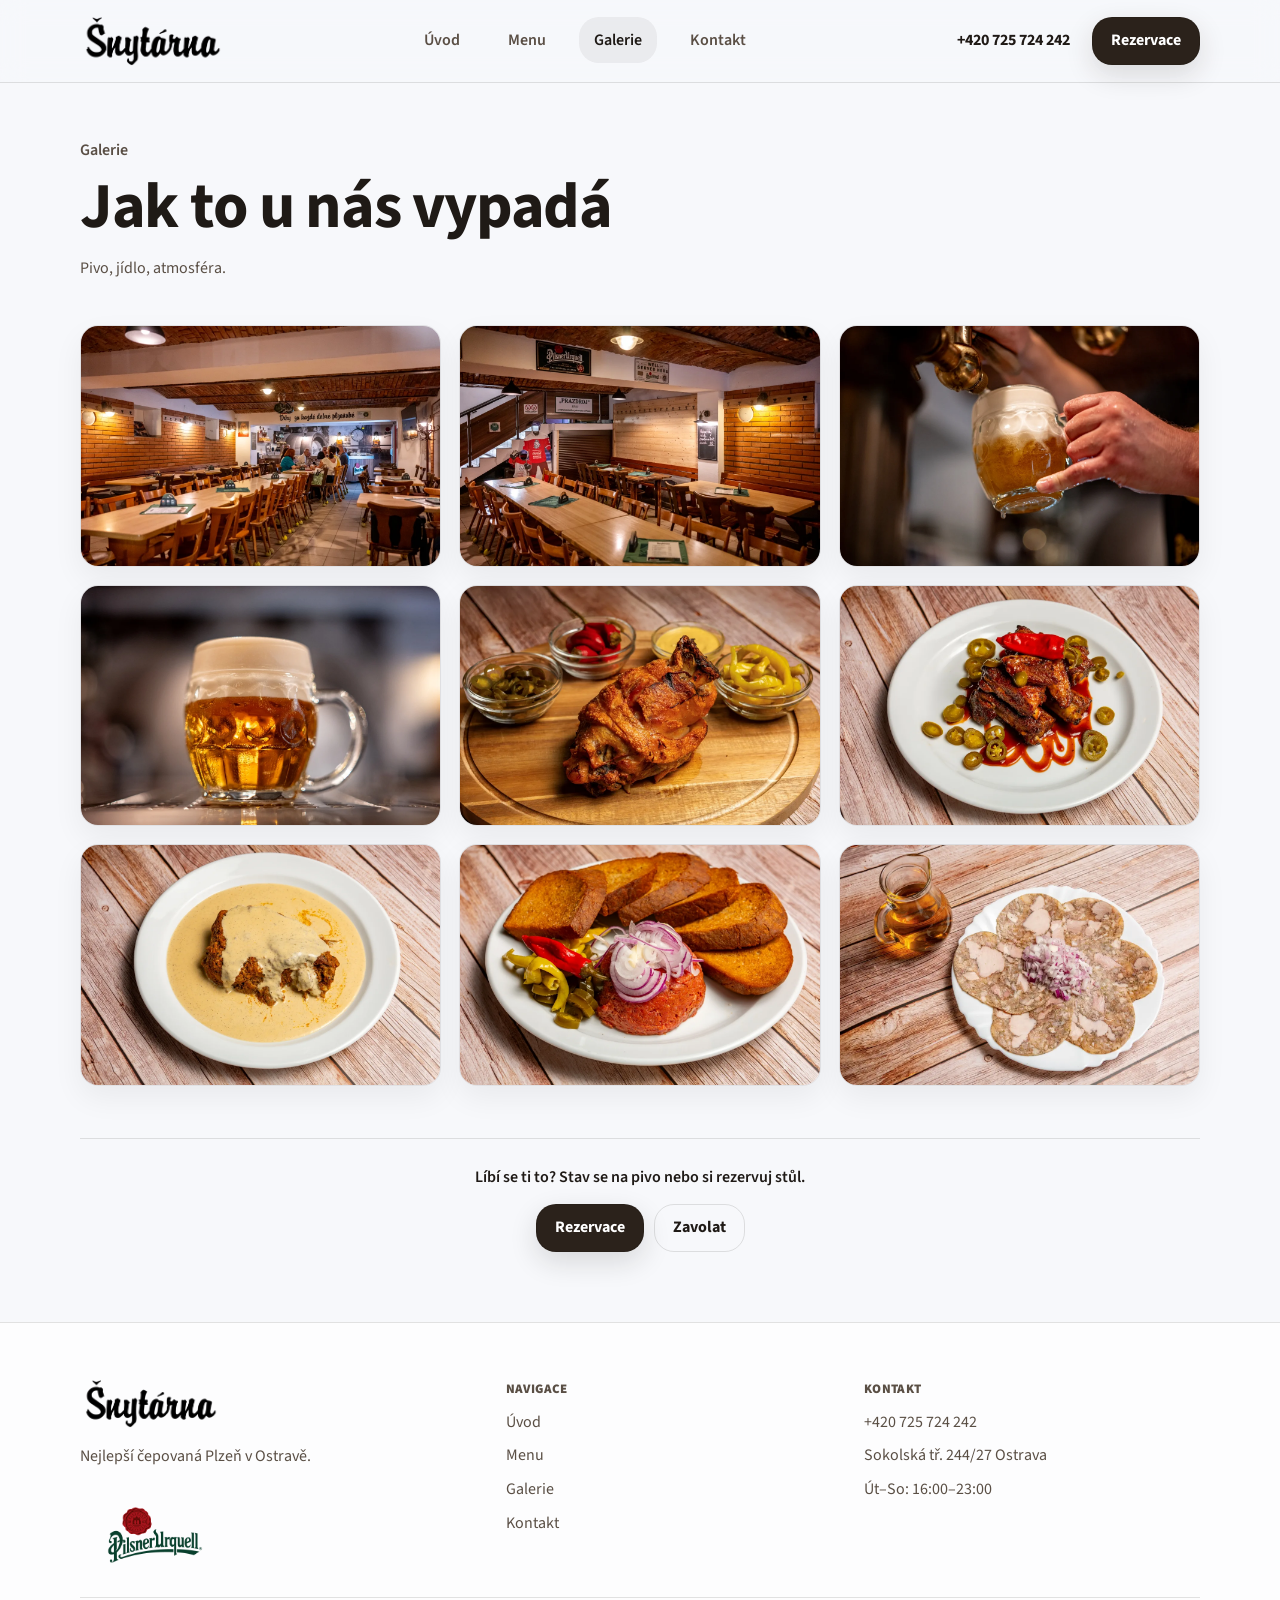
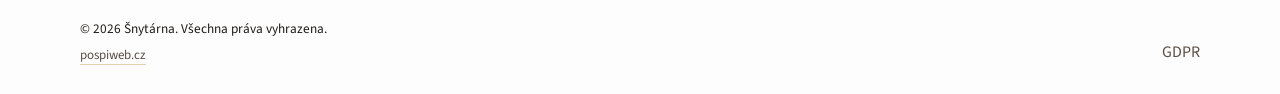
==== commit f8113d52: "htaccess" ====
--- a/galerie.html
+++ b/galerie.html
@@ -11,7 +11,7 @@
     />
     <meta name="author" content="Šnytárna" />
     <meta name="robots" content="index, follow" />
-    <link rel="canonical" href="https://snytarna.cz/galerie.html" />
+    <link rel="canonical" href="https://snytarna.cz/galerie" />
 
     <meta property="og:type" content="website" />
     <meta property="og:locale" content="cs_CZ" />
--- a/styles.css
+++ b/styles.css
@@ -712,10 +712,9 @@
 }
 
 .pospi-link {
-    color: var(--text);
     text-decoration: none;
     font-size: 13px;
-    font-weight: 500;
+    font-weight: 400;
     position: relative;
     display: inline-block;
     line-height: 1.2;
